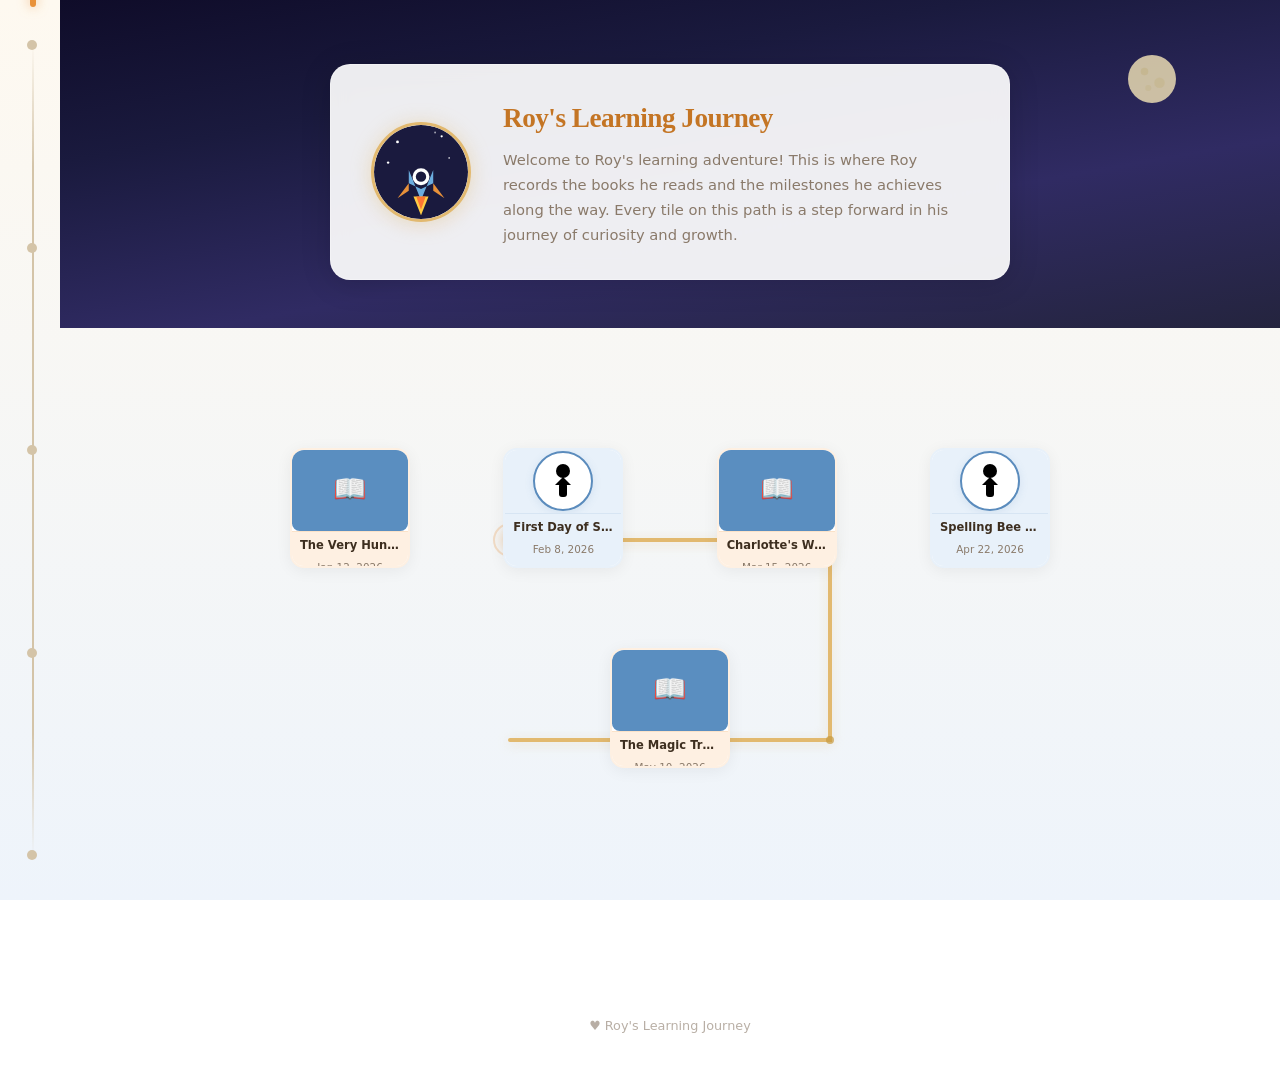
==== index.html @ fae1f42e "feat: Initial Roy's Learning Journey site - Space-themed hero banner with animated stars, rocket, an" ====
<!DOCTYPE html>
<html lang="en">
<head>
  <meta charset="UTF-8">
  <meta name="viewport" content="width=device-width, initial-scale=1.0">
  <title>Roy's Learning Journey</title>
  <link rel="stylesheet" href="css/style.css">
</head>
<body>
  <div class="side-timeline" id="side-timeline">
    <div class="side-line"></div>
    <div class="side-dots" id="side-dots"></div>
    <div class="side-highlight" id="side-highlight"></div>
  </div>

  <div class="main-content">
    <section class="hero">
      <div class="hero-stars">
        <span class="star star-s" style="top:8%;left:6%;animation-delay:0s"></span>
        <span class="star star-m" style="top:18%;left:14%;animation-delay:0.4s"></span>
        <span class="star star-s" style="top:12%;left:28%;animation-delay:1.1s"></span>
        <span class="star star-lg" style="top:30%;left:7%;animation-delay:0.7s"></span>
        <span class="star star-m" style="top:22%;left:44%;animation-delay:0.2s"></span>
        <span class="star star-s" style="top:8%;left:58%;animation-delay:1.5s"></span>
        <span class="star star-lg" style="top:25%;left:72%;animation-delay:0.9s"></span>
        <span class="star star-m" style="top:10%;left:84%;animation-delay:0.3s"></span>
        <span class="star star-s" style="top:35%;left:90%;animation-delay:1.3s"></span>
        <span class="star star-s" style="top:15%;left:38%;animation-delay:1.8s"></span>
      </div>

      <svg class="hero-rocket" viewBox="0 0 80 130" xmlns="http://www.w3.org/2000/svg">
        <path d="M40 0 C40 15 52 40 55 52 L55 88 L40 95 L25 88 L25 52 C28 40 40 15 40 0Z" fill="#6baddf"/>
        <path d="M40 0 C40 15 28 40 25 52 L25 88 L40 95 L55 88 L55 52 C52 40 40 15 40 0Z" fill="#8ec8f2"/>
        <path d="M34 52 L34 88 L40 95 L46 88 L46 52" fill="#4a90c4" opacity="0.4"/>
        <circle cx="40" cy="58" r="9" fill="white" stroke="#4a90c4" stroke-width="1.5"/>
        <circle cx="40" cy="58" r="5" fill="#2c3e50"/>
        <circle cx="42" cy="55" r="2" fill="white" opacity="0.7"/>
        <path d="M25 72 L9 96 L25 84 Z" fill="#e8913a"/>
        <path d="M55 72 L71 96 L55 84 Z" fill="#e8913a"/>
        <path d="M28 90 Q40 135 40 135 Q40 135 52 90" fill="#ffcc44" opacity="0.9"/>
        <path d="M33 90 Q40 122 40 122 Q40 122 47 90" fill="#ff7733" opacity="0.85"/>
      </svg>

      <svg class="hero-moon" viewBox="0 0 80 80" xmlns="http://www.w3.org/2000/svg">
        <circle cx="40" cy="40" r="32" fill="#f5e6b8"/>
        <circle cx="30" cy="30" r="5" fill="#e8d48b" opacity="0.5"/>
        <circle cx="50" cy="45" r="7" fill="#e8d48b" opacity="0.4"/>
        <circle cx="35" cy="52" r="4" fill="#e8d48b" opacity="0.35"/>
      </svg>

      <header class="profile">
        <div class="profile-card">
          <div class="profile-avatar">
            <img src="images/profile.jpg" alt="Roy" onerror="this.style.display='none';this.nextElementSibling.style.display='flex';">
            <div class="avatar-fallback" style="display:none;">
              <svg viewBox="0 0 100 100" xmlns="http://www.w3.org/2000/svg">
                <circle cx="50" cy="50" r="50" fill="#1a1a3e"/>
                <circle cx="25" cy="18" r="1.5" fill="white"/>
                <circle cx="72" cy="12" r="1.2" fill="white"/>
                <circle cx="80" cy="35" r="1" fill="white" opacity="0.7"/>
                <circle cx="15" cy="40" r="1.3" fill="white"/>
                <circle cx="65" cy="8" r="1" fill="white" opacity="0.6"/>
                <path d="M50 80 L37 48 L37 62 L50 68 L63 62 L63 48Z" fill="#6baddf"/>
                <circle cx="50" cy="55" r="9" fill="white"/>
                <circle cx="50" cy="55" r="5.5" fill="#1a1a3e"/>
                <path d="M37 62 L25 78 L37 70Z" fill="#e8913a"/>
                <path d="M63 62 L75 78 L63 70Z" fill="#e8913a"/>
                <path d="M42 76 Q50 96 50 96 Q50 96 58 76" fill="#ffcc44"/>
                <path d="M45 76 Q50 90 50 90 Q50 90 55 76" fill="#ff7733"/>
              </svg>
            </div>
          </div>
          <div class="profile-info">
            <h1>Roy's Learning Journey</h1>
            <p class="profile-bio">
              Welcome to Roy's learning adventure! This is where Roy records the books he reads
              and the milestones he achieves along the way. Every tile on this path is a step
              forward in his journey of curiosity and growth.
            </p>
          </div>
        </div>
      </header>
    </section>

    <main class="timeline-wrapper" id="timeline-wrapper">
      <svg id="timeline-svg" xmlns="http://www.w3.org/2000/svg"></svg>
      <div id="tiles-layer" class="tiles-layer"></div>
    </main>

    <footer class="site-footer">
      <p>&#9829; Roy's Learning Journey</p>
    </footer>
  </div>

  <div class="scroll-hint" id="scroll-hint">
    <span>keep scrolling</span>
    <div class="scroll-arrow"></div>
  </div>

  <div class="modal-overlay" id="modal-overlay">
    <div class="modal-content">
      <button class="modal-close" id="modal-close">&times;</button>
      <div class="modal-body" id="modal-body"></div>
    </div>
  </div>

  <script src="js/modal.js"></script>
  <script src="js/timeline.js"></script>
</body>
</html>
---- css/style.css ----
:root {
  --color-bg-start: #fef9f0;
  --color-bg-end: #eef4fb;
  --color-card: #ffffff;
  --color-text: #3d2e1f;
  --color-text-light: #8a7a6a;
  --color-book: #e8913a;
  --color-book-light: #fef0e2;
  --color-book-dark: #c47524;
  --color-event: #5b8cbd;
  --color-event-light: #e8f1fa;
  --color-event-dark: #3d6a9e;
  --color-accent: #e2b96f;
  --color-accent-dark: #c79a3e;
  --color-side: #d4c4a8;
  --color-side-active: #e8913a;
  --color-shadow: rgba(0, 0, 0, 0.06);
  --color-shadow-strong: rgba(0, 0, 0, 0.12);
  --font-display: 'Georgia', 'Times New Roman', serif;
  --font-body: system-ui, -apple-system, 'Segoe UI', sans-serif;
  --sidebar-width: 60px;
  --tile-size: 120px;
}

* { margin: 0; padding: 0; box-sizing: border-box; }

body {
  font-family: var(--font-body);
  background: linear-gradient(180deg, var(--color-bg-start) 0%, var(--color-bg-end) 100%);
  background-attachment: fixed;
  color: var(--color-text);
  min-height: 100vh;
  line-height: 1.6;
  overflow-x: hidden;
}

/* ── Side Timeline ────────────────────── */

.side-timeline {
  position: fixed;
  top: 0;
  left: 0;
  width: var(--sidebar-width);
  height: 100vh;
  z-index: 100;
  pointer-events: none;
}

.side-line {
  position: absolute;
  left: 32px;
  top: 5%;
  bottom: 5%;
  width: 2px;
  background: linear-gradient(180deg, transparent 0%, var(--color-side) 15%, var(--color-side) 85%, transparent 100%);
  border-radius: 1px;
}

.side-dots {
  position: absolute;
  left: 32px;
  top: 5%;
  bottom: 5%;
  width: 10px;
}

.side-dot {
  position: absolute;
  left: -5px;
  width: 10px;
  height: 10px;
  border-radius: 50%;
  background: var(--color-side);
  transform: translateY(-50%);
  transition: all 0.3s ease;
  cursor: pointer;
  pointer-events: auto;
}

.side-dot::after {
  content: attr(data-label);
  position: absolute;
  left: 18px;
  top: 50%;
  transform: translateY(-50%);
  white-space: nowrap;
  font-size: 0.7rem;
  color: var(--color-text-light);
  opacity: 0;
  transition: opacity 0.3s ease;
  pointer-events: none;
}

.side-dot:hover::after {
  opacity: 1;
}

.side-dot.active {
  background: var(--color-side-active);
  box-shadow: 0 0 8px rgba(232, 145, 58, 0.5);
  width: 14px;
  height: 14px;
  left: -7px;
}

.side-highlight {
  position: absolute;
  left: 30px;
  top: 5%;
  width: 6px;
  height: 14px;
  border-radius: 3px;
  background: var(--color-side-active);
  box-shadow: 0 0 12px rgba(232, 145, 58, 0.6);
  transform: translateY(-50%);
  transition: top 0.15s ease-out;
  z-index: 2;
}

/* ── Main Layout ──────────────────────── */

.main-content {
  margin-left: var(--sidebar-width);
  min-height: 100vh;
}

/* ── Hero ─────────────────────────────── */

.hero {
  position: relative;
  overflow: hidden;
  background: linear-gradient(170deg, #0f0c29 0%, #1a1a3e 30%, #302b63 65%, #24243e 100%);
  padding: 4rem 2rem 3rem;
  display: flex;
  justify-content: center;
}

.hero-stars {
  position: absolute;
  inset: 0;
  pointer-events: none;
}

.star {
  position: absolute;
  border-radius: 50%;
  background: white;
  opacity: 0;
}

.star-s {
  width: 2px;
  height: 2px;
  animation: twinkle 2.5s ease-in-out infinite;
}

.star-m {
  width: 3px;
  height: 3px;
  animation: twinkle 3s ease-in-out infinite;
}

.star-lg {
  width: 4px;
  height: 4px;
  animation: twinkle 3.5s ease-in-out infinite;
  box-shadow: 0 0 6px 2px rgba(255, 255, 255, 0.3);
}

@keyframes twinkle {
  0%, 100% { opacity: 0.15; transform: scale(1); }
  50% { opacity: 1; transform: scale(1.8); }
}

.hero-rocket {
  position: absolute;
  width: 55px;
  height: 55px;
  opacity: 0;
  pointer-events: none;
  animation: flyRocket 9s ease-in-out infinite;
}

@keyframes flyRocket {
  0%   { left: -10%; top: 40%; opacity: 0; transform: rotate(-20deg); }
  8%   { opacity: 0.9; }
  35%  { left: 35%; top: 15%; transform: rotate(-8deg); }
  60%  { left: 65%; top: 28%; transform: rotate(-3deg); }
  85%  { opacity: 0.9; left: 110%; top: 5%; transform: rotate(5deg); }
  86%  { opacity: 0; }
  100% { left: 110%; top: 5%; opacity: 0; transform: rotate(5deg); }
}

.hero-moon {
  position: absolute;
  top: 15%;
  right: 8%;
  width: 60px;
  height: 60px;
  opacity: 0.8;
  pointer-events: none;
  animation: floatMoon 6s ease-in-out infinite;
}

@keyframes floatMoon {
  0%, 100% { transform: translateY(0); }
  50% { transform: translateY(-10px); }
}

/* ── Profile ──────────────────────────── */

.profile {
  position: relative;
  z-index: 1;
  display: flex;
  justify-content: center;
  align-items: center;
  width: 100%;
  max-width: 680px;
}

.profile-card {
  display: flex;
  align-items: center;
  gap: 2rem;
  width: 100%;
  background: rgba(255, 255, 255, 0.92);
  backdrop-filter: blur(10px);
  -webkit-backdrop-filter: blur(10px);
  border-radius: 20px;
  padding: 2rem 2.5rem;
  box-shadow: 0 4px 30px rgba(0, 0, 0, 0.15);
  border: 1px solid rgba(255, 255, 255, 0.3);
}

.profile-avatar { flex-shrink: 0; position: relative; }

.profile-avatar img {
  width: 100px;
  height: 100px;
  border-radius: 50%;
  object-fit: cover;
  border: 3px solid var(--color-accent);
  box-shadow: 0 2px 20px rgba(226, 185, 111, 0.4);
}

.avatar-fallback {
  width: 100px;
  height: 100px;
  border-radius: 50%;
  overflow: hidden;
  border: 3px solid var(--color-accent);
  box-shadow: 0 2px 20px rgba(226, 185, 111, 0.4);
}

.avatar-fallback svg {
  width: 100%;
  height: 100%;
}

.profile-info h1 {
  font-family: var(--font-display);
  font-size: 1.7rem;
  font-weight: 700;
  color: var(--color-book-dark);
  margin-bottom: 0.4rem;
  letter-spacing: -0.5px;
}

.profile-bio {
  font-size: 0.92rem;
  color: var(--color-text-light);
  line-height: 1.7;
}

/* ── Timeline Wrapper ─────────────────── */

.timeline-wrapper {
  position: relative;
  max-width: 800px;
  margin: 0 auto;
  padding: 2rem 1.5rem 4rem;
}

#timeline-svg {
  display: block;
  width: 100%;
  overflow: visible;
  position: relative;
  z-index: 0;
}

.tiles-layer {
  position: absolute;
  top: 0;
  left: 0;
  width: 100%;
  pointer-events: none;
  z-index: 1;
}

/* ── SVG Path ─────────────────────────── */

.timeline-path {
  fill: none;
  stroke: var(--color-accent);
  stroke-width: 4;
  stroke-linecap: round;
  stroke-linejoin: miter;
  filter: drop-shadow(0 2px 6px rgba(226, 185, 111, 0.35));
}

.timeline-corner-dot {
  fill: var(--color-accent-dark);
  opacity: 0.7;
}

.timeline-start-dot {
  fill: var(--color-book);
  filter: drop-shadow(0 0 6px rgba(232, 145, 58, 0.5));
}

.timeline-start-ring {
  fill: none;
  stroke: var(--color-book);
  stroke-width: 2;
  opacity: 0.25;
}

@keyframes pulse-ring {
  0% { r: 14; opacity: 0.4; }
  50% { r: 22; opacity: 0.1; }
  100% { r: 14; opacity: 0.4; }
}

.timeline-start-ring {
  animation: pulse-ring 2.5s ease-in-out infinite;
}

/* ── Tiles ────────────────────────────── */

.timeline-tile {
  position: absolute;
  width: var(--tile-size);
  height: var(--tile-size);
  transform: translate(-50%, -50%);
  cursor: pointer;
  pointer-events: auto;
  transition: transform 0.3s cubic-bezier(0.34, 1.56, 0.64, 1),
              filter 0.3s ease;
  z-index: 2;
}

.timeline-tile:hover {
  transform: translate(-50%, -50%) scale(1.12);
  filter: drop-shadow(0 6px 20px var(--color-shadow-strong));
  z-index: 10;
}

.tile-content {
  background: var(--color-card);
  border-radius: 14px;
  box-shadow: 0 3px 16px var(--color-shadow);
  overflow: hidden;
  height: 100%;
  display: flex;
  flex-direction: column;
  transition: box-shadow 0.3s ease;
}

/* ── Book Tile ─────────────────────────── */

.tile-book .tile-cover {
  width: 100%;
  height: 84px;
  object-fit: cover;
  display: block;
}

.tile-book .tile-content {
  border: 2px solid var(--color-book-light);
}

.tile-book:hover .tile-content {
  border-color: var(--color-book);
  box-shadow: 0 4px 20px rgba(232, 145, 58, 0.2);
}

.tile-book .tile-label {
  background: var(--color-book-light);
  border-top: 1px solid rgba(232, 145, 58, 0.15);
}

/* ── Event Tile ────────────────────────── */

.tile-event .event-icon-wrap {
  height: 84px;
  display: flex;
  align-items: center;
  justify-content: center;
  background: var(--color-event-light);
}

.tile-event .event-icon-circle {
  width: 60px;
  height: 60px;
  border-radius: 50%;
  background: white;
  display: flex;
  align-items: center;
  justify-content: center;
  border: 2px solid var(--color-event);
  box-shadow: 0 2px 8px rgba(91, 140, 189, 0.15);
}

.tile-event .event-icon-circle img {
  width: 36px;
  height: 36px;
  object-fit: contain;
}

.tile-event .tile-content {
  border: 2px solid var(--color-event-light);
}

.tile-event:hover .tile-content {
  border-color: var(--color-event);
  box-shadow: 0 4px 20px rgba(91, 140, 189, 0.2);
}

.tile-event .tile-label {
  background: var(--color-event-light);
  border-top: 1px solid rgba(91, 140, 189, 0.12);
}

/* ── Tile Label ───────────────────────── */

.tile-label {
  flex-shrink: 0;
  padding: 0.45rem 0.5rem 0.35rem;
  text-align: center;
}

.tile-title {
  font-size: 0.72rem;
  font-weight: 600;
  color: var(--color-text);
  white-space: nowrap;
  overflow: hidden;
  text-overflow: ellipsis;
  line-height: 1.2;
  font-family: var(--font-body);
}

.tile-date {
  font-size: 0.65rem;
  color: var(--color-text-light);
  margin-top: 1px;
  font-family: var(--font-body);
}

/* ── Empty State ───────────────────────── */

.empty-state {
  text-align: center;
  padding: 5rem 2rem;
  color: var(--color-text-light);
}

.empty-state .empty-icon {
  font-size: 3rem;
  margin-bottom: 1rem;
  opacity: 0.4;
}

.empty-state p {
  font-size: 1.1rem;
  margin-bottom: 0.5rem;
}

/* ── Modal ─────────────────────────────── */

.modal-overlay {
  display: none;
  position: fixed;
  inset: 0;
  background: rgba(30, 20, 10, 0.55);
  backdrop-filter: blur(4px);
  -webkit-backdrop-filter: blur(4px);
  z-index: 1000;
  justify-content: center;
  align-items: center;
  padding: 1.5rem;
}

.modal-overlay.active {
  display: flex;
}

.modal-content {
  background: var(--color-card);
  border-radius: 20px;
  padding: 2rem;
  max-width: 500px;
  width: 100%;
  max-height: 85vh;
  overflow-y: auto;
  position: relative;
  box-shadow: 0 12px 50px rgba(0, 0, 0, 0.2);
  animation: modalIn 0.3s cubic-bezier(0.34, 1.56, 0.64, 1);
}

@keyframes modalIn {
  from {
    opacity: 0;
    transform: translateY(24px) scale(0.94);
  }
  to {
    opacity: 1;
    transform: translateY(0) scale(1);
  }
}

.modal-close {
  position: absolute;
  top: 0.75rem;
  right: 0.75rem;
  background: none;
  border: none;
  font-size: 1.5rem;
  cursor: pointer;
  color: var(--color-text-light);
  line-height: 1;
  padding: 0.25rem 0.5rem;
  border-radius: 8px;
  transition: all 0.15s;
}

.modal-close:hover {
  background: #f5f0eb;
  color: var(--color-text);
}

.modal-body { text-align: left; }

.modal-body .modal-type-badge {
  display: inline-block;
  padding: 0.25rem 0.7rem;
  border-radius: 20px;
  font-size: 0.7rem;
  font-weight: 600;
  text-transform: uppercase;
  letter-spacing: 0.5px;
  margin-bottom: 0.75rem;
}

.modal-body .badge-book {
  background: var(--color-book-light);
  color: var(--color-book-dark);
}

.modal-body .badge-event {
  background: var(--color-event-light);
  color: var(--color-event-dark);
}

.modal-body .modal-image {
  width: 100%;
  max-height: 260px;
  object-fit: cover;
  border-radius: 12px;
  margin-bottom: 1.25rem;
}

.modal-body .modal-icon {
  display: block;
  width: 70px;
  height: 70px;
  margin: 0.5rem auto 1.25rem;
  object-fit: contain;
}

.modal-body .modal-date {
  display: block;
  font-size: 0.82rem;
  color: var(--color-text-light);
  margin-bottom: 0.2rem;
}

.modal-body .modal-title {
  font-family: var(--font-display);
  font-size: 1.35rem;
  font-weight: 700;
  color: var(--color-text);
  margin-bottom: 1rem;
  line-height: 1.3;
}

.modal-body .modal-details {
  font-size: 0.92rem;
  line-height: 1.8;
  color: var(--color-text);
  white-space: pre-wrap;
}

/* ── Scroll Hint ───────────────────────── */

.scroll-hint {
  position: fixed;
  bottom: 2rem;
  left: 50%;
  transform: translateX(-50%);
  display: flex;
  flex-direction: column;
  align-items: center;
  gap: 0.4rem;
  color: var(--color-text-light);
  font-size: 0.75rem;
  font-weight: 500;
  letter-spacing: 1px;
  text-transform: uppercase;
  opacity: 0;
  transition: opacity 0.5s ease;
  z-index: 50;
  pointer-events: none;
}

.scroll-hint.visible {
  opacity: 0.7;
}

.scroll-arrow {
  width: 24px;
  height: 24px;
  border-right: 2px solid var(--color-text-light);
  border-bottom: 2px solid var(--color-text-light);
  transform: rotate(45deg);
}

@keyframes bounce-down {
  0%, 100% { transform: rotate(45deg) translateY(0); }
  50% { transform: rotate(45deg) translateY(8px); }
}

.scroll-hint.visible .scroll-arrow {
  animation: bounce-down 1.6s ease-in-out infinite;
}

/* ── Footer ────────────────────────────── */

.site-footer {
  text-align: center;
  padding: 2rem 1rem 3rem;
  font-size: 0.8rem;
  color: var(--color-text-light);
  opacity: 0.6;
}

/* ── Responsive ────────────────────────── */

@media (max-width: 700px) {
  :root {
    --sidebar-width: 44px;
    --tile-size: 100px;
  }

  .hero {
    padding: 3rem 1rem 2rem;
  }

  .hero-rocket {
    width: 36px;
    height: 36px;
  }

  .hero-moon {
    width: 40px;
    height: 40px;
  }

  .profile-card {
    flex-direction: column;
    text-align: center;
    padding: 1.5rem;
    gap: 1rem;
  }

  .profile-avatar img,
  .avatar-fallback {
    width: 80px;
    height: 80px;
  }

  .profile-info h1 {
    font-size: 1.35rem;
  }

  .profile-bio { font-size: 0.85rem; }

  .timeline-wrapper {
    padding: 1rem 1rem 3rem;
  }

  .modal-content {
    padding: 1.5rem;
    border-radius: 16px;
  }
}

@media (max-width: 480px) {
  :root {
    --sidebar-width: 36px;
    --tile-size: 88px;
  }

  .side-line { left: 22px; }
  .side-dots { left: 22px; }
  .side-highlight { left: 20px; }

  .tile-title { font-size: 0.65rem; }
  .tile-date { font-size: 0.6rem; }
}
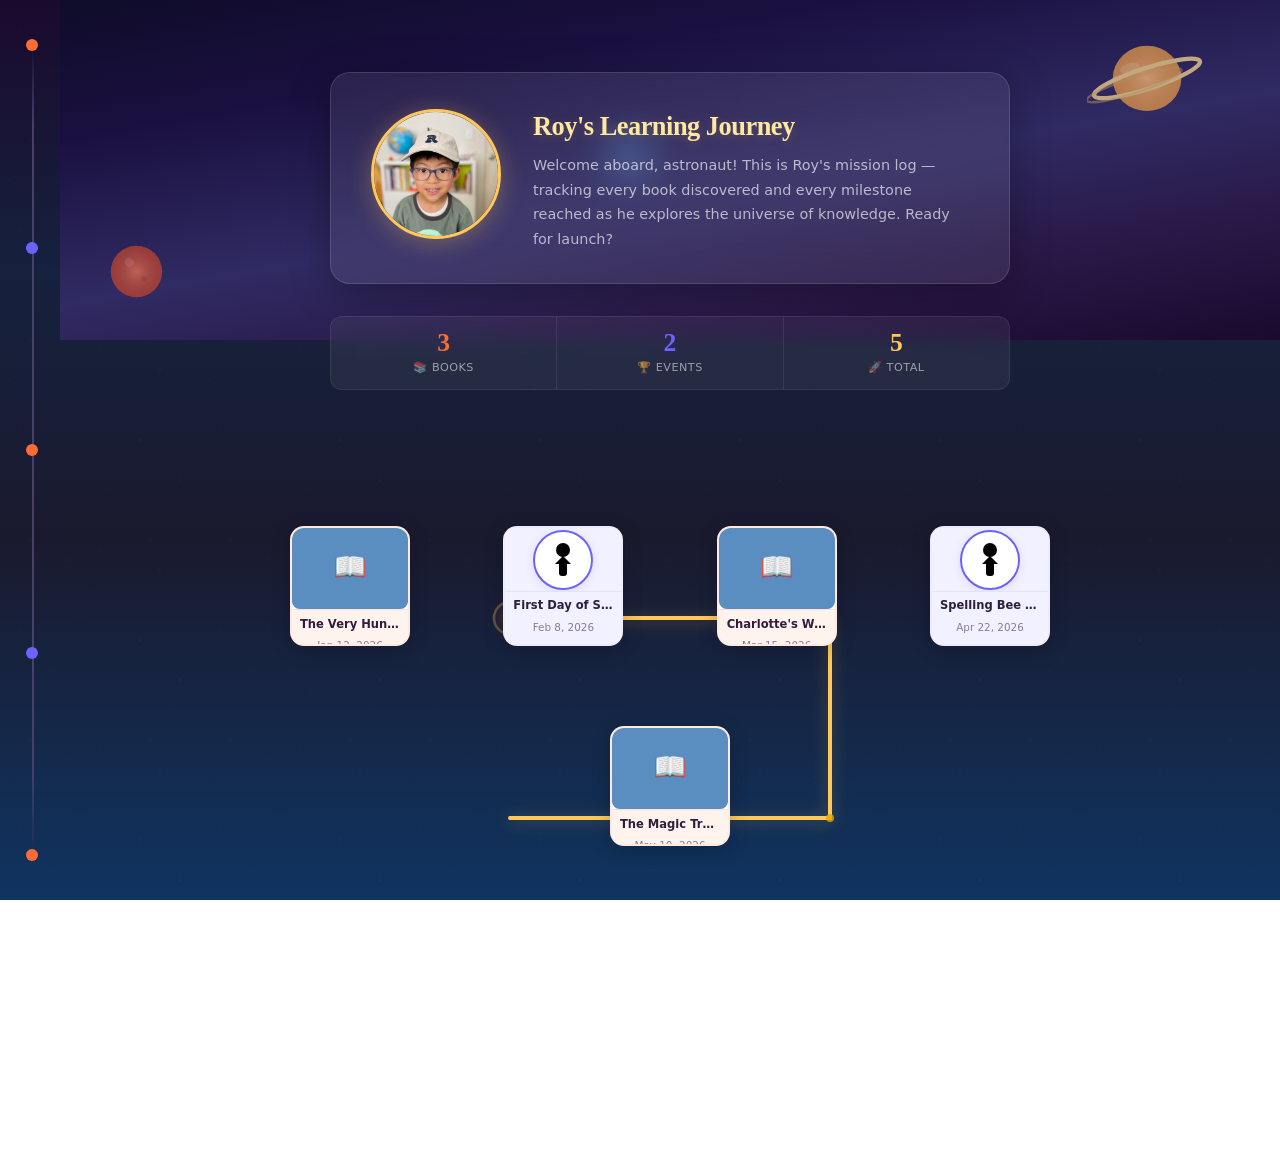
==== commit 1789c4a1: "feat: Complete visual overhaul — exciting space theme for an 8-year-old Hero: 3 animated planets (Sa" ====
--- a/index.html
+++ b/index.html
@@ -11,41 +11,94 @@
     <div class="side-line"></div>
     <div class="side-dots" id="side-dots"></div>
     <div class="side-highlight" id="side-highlight"></div>
+    <div class="side-tooltip" id="side-tooltip"></div>
   </div>
+
+  <div class="bg-stars" id="bg-stars"></div>
 
   <div class="main-content">
     <section class="hero">
       <div class="hero-stars">
-        <span class="star star-s" style="top:8%;left:6%;animation-delay:0s"></span>
-        <span class="star star-m" style="top:18%;left:14%;animation-delay:0.4s"></span>
-        <span class="star star-s" style="top:12%;left:28%;animation-delay:1.1s"></span>
-        <span class="star star-lg" style="top:30%;left:7%;animation-delay:0.7s"></span>
-        <span class="star star-m" style="top:22%;left:44%;animation-delay:0.2s"></span>
-        <span class="star star-s" style="top:8%;left:58%;animation-delay:1.5s"></span>
-        <span class="star star-lg" style="top:25%;left:72%;animation-delay:0.9s"></span>
-        <span class="star star-m" style="top:10%;left:84%;animation-delay:0.3s"></span>
-        <span class="star star-s" style="top:35%;left:90%;animation-delay:1.3s"></span>
-        <span class="star star-s" style="top:15%;left:38%;animation-delay:1.8s"></span>
+        <span class="star star-s star-yellow" style="top:6%;left:3%;animation-delay:0s"></span>
+        <span class="star star-m star-white" style="top:14%;left:10%;animation-delay:0.3s"></span>
+        <span class="star star-s star-blue" style="top:8%;left:22%;animation-delay:0.8s"></span>
+        <span class="star star-lg star-gold" style="top:25%;left:5%;animation-delay:0.5s"></span>
+        <span class="star star-m star-white" style="top:18%;left:35%;animation-delay:0.2s"></span>
+        <span class="star star-s star-yellow" style="top:5%;left:50%;animation-delay:1.1s"></span>
+        <span class="star star-lg star-blue" style="top:22%;left:65%;animation-delay:0.7s"></span>
+        <span class="star star-m star-gold" style="top:10%;left:78%;animation-delay:0.4s"></span>
+        <span class="star star-s star-white" style="top:30%;left:85%;animation-delay:1.4s"></span>
+        <span class="star star-s star-yellow" style="top:12%;left:40%;animation-delay:1.6s"></span>
+        <span class="star star-m star-blue" style="top:5%;left:92%;animation-delay:0.9s"></span>
       </div>
 
-      <svg class="hero-rocket" viewBox="0 0 80 130" xmlns="http://www.w3.org/2000/svg">
-        <path d="M40 0 C40 15 52 40 55 52 L55 88 L40 95 L25 88 L25 52 C28 40 40 15 40 0Z" fill="#6baddf"/>
-        <path d="M40 0 C40 15 28 40 25 52 L25 88 L40 95 L55 88 L55 52 C52 40 40 15 40 0Z" fill="#8ec8f2"/>
-        <path d="M34 52 L34 88 L40 95 L46 88 L46 52" fill="#4a90c4" opacity="0.4"/>
-        <circle cx="40" cy="58" r="9" fill="white" stroke="#4a90c4" stroke-width="1.5"/>
+      <svg class="hero-planet hero-saturn" viewBox="0 0 140 100" xmlns="http://www.w3.org/2000/svg">
+        <ellipse cx="70" cy="40" rx="40" ry="38" fill="#f0a050"/>
+        <ellipse cx="70" cy="40" rx="40" ry="38" fill="url(#saturnGrad1)"/>
+        <ellipse cx="50" cy="28" rx="12" ry="6" fill="rgba(255,255,255,0.15)" transform="rotate(-15,50,28)"/>
+        <ellipse cx="80" cy="50" rx="8" ry="4" fill="rgba(255,255,255,0.1)" transform="rotate(-15,80,50)"/>
+        <ellipse cx="70" cy="40" rx="65" ry="12" fill="none" stroke="#e8c88a" stroke-width="5" transform="rotate(-18,70,40)"/>
+        <ellipse cx="55" cy="48" rx="58" ry="9" fill="none" stroke="#d4a864" stroke-width="3" transform="rotate(-18,55,48)" opacity="0.5"/>
+        <defs>
+          <radialGradient id="saturnGrad1">
+            <stop offset="0%" stop-color="rgba(255,255,255,0.2)"/>
+            <stop offset="100%" stop-color="rgba(0,0,0,0.1)"/>
+          </radialGradient>
+        </defs>
+      </svg>
+
+      <svg class="hero-planet hero-mars" viewBox="0 0 60 60" xmlns="http://www.w3.org/2000/svg">
+        <circle cx="30" cy="30" r="28" fill="#d44c3a"/>
+        <circle cx="30" cy="30" r="28" fill="url(#marsGrad)"/>
+        <circle cx="22" cy="20" r="5" fill="rgba(255,255,255,0.12)"/>
+        <circle cx="38" cy="38" r="3" fill="rgba(0,0,0,0.1)"/>
+        <defs>
+          <radialGradient id="marsGrad">
+            <stop offset="0%" stop-color="rgba(255,200,150,0.3)"/>
+            <stop offset="100%" stop-color="rgba(0,0,0,0.15)"/>
+          </radialGradient>
+        </defs>
+      </svg>
+
+      <svg class="hero-planet hero-neptune" viewBox="0 0 50 50" xmlns="http://www.w3.org/2000/svg">
+        <circle cx="25" cy="25" r="24" fill="#4a90d9"/>
+        <circle cx="25" cy="25" r="24" fill="url(#nepGrad)"/>
+        <circle cx="18" cy="18" r="4" fill="rgba(255,255,255,0.15)"/>
+        <defs>
+          <radialGradient id="nepGrad">
+            <stop offset="0%" stop-color="rgba(180,220,255,0.4)"/>
+            <stop offset="100%" stop-color="rgba(0,0,50,0.2)"/>
+          </radialGradient>
+        </defs>
+      </svg>
+
+      <div class="shooting-stars">
+        <span class="shooting-star" style="top:10%;left:20%;animation-delay:0s"></span>
+        <span class="shooting-star" style="top:25%;left:50%;animation-delay:4s"></span>
+        <span class="shooting-star" style="top:5%;left:70%;animation-delay:8s"></span>
+      </div>
+
+      <svg class="hero-rocket hero-rocket-1" viewBox="0 0 80 130" xmlns="http://www.w3.org/2000/svg">
+        <path d="M40 0 C40 15 52 40 55 52 L55 88 L40 95 L25 88 L25 52 C28 40 40 15 40 0Z" fill="#ff6b6b"/>
+        <path d="M40 0 C40 15 28 40 25 52 L25 88 L40 95 L55 88 L55 52 C52 40 40 15 40 0Z" fill="#ff8e8e"/>
+        <circle cx="40" cy="58" r="9" fill="white" stroke="#ff6b6b" stroke-width="1.5"/>
         <circle cx="40" cy="58" r="5" fill="#2c3e50"/>
         <circle cx="42" cy="55" r="2" fill="white" opacity="0.7"/>
-        <path d="M25 72 L9 96 L25 84 Z" fill="#e8913a"/>
-        <path d="M55 72 L71 96 L55 84 Z" fill="#e8913a"/>
-        <path d="M28 90 Q40 135 40 135 Q40 135 52 90" fill="#ffcc44" opacity="0.9"/>
-        <path d="M33 90 Q40 122 40 122 Q40 122 47 90" fill="#ff7733" opacity="0.85"/>
+        <path d="M25 72 L9 96 L25 84 Z" fill="#ff6b6b"/>
+        <path d="M55 72 L71 96 L55 84 Z" fill="#ff6b6b"/>
+        <path d="M28 90 Q40 140 40 140 Q40 140 52 90" fill="#ffcc44" opacity="0.9"/>
+        <path d="M33 90 Q40 125 40 125 Q40 125 47 90" fill="#ff7733" opacity="0.85"/>
       </svg>
 
-      <svg class="hero-moon" viewBox="0 0 80 80" xmlns="http://www.w3.org/2000/svg">
-        <circle cx="40" cy="40" r="32" fill="#f5e6b8"/>
-        <circle cx="30" cy="30" r="5" fill="#e8d48b" opacity="0.5"/>
-        <circle cx="50" cy="45" r="7" fill="#e8d48b" opacity="0.4"/>
-        <circle cx="35" cy="52" r="4" fill="#e8d48b" opacity="0.35"/>
+      <svg class="hero-rocket hero-rocket-2" viewBox="0 0 60 100" xmlns="http://www.w3.org/2000/svg">
+        <path d="M30 0 C30 12 40 35 42 45 L42 72 L30 78 L18 72 L18 45 C20 35 30 12 30 0Z" fill="#5b8cbd"/>
+        <path d="M30 0 C30 12 20 35 18 45 L18 72 L30 78 L42 72 L42 45 C40 35 30 12 30 0Z" fill="#7db8e8"/>
+        <circle cx="30" cy="48" r="7" fill="white" stroke="#5b8cbd" stroke-width="1.5"/>
+        <circle cx="30" cy="48" r="4" fill="#2c3e50"/>
+        <path d="M18 60 L5 78 L18 70 Z" fill="#e8913a"/>
+        <path d="M42 60 L55 78 L42 70 Z" fill="#e8913a"/>
+        <path d="M22 72 Q30 100 30 100 Q30 100 38 72" fill="#ffcc44" opacity="0.85"/>
+        <path d="M26 72 Q30 92 30 92 Q30 92 34 72" fill="#ff7733" opacity="0.8"/>
       </svg>
 
       <header class="profile">
@@ -58,13 +111,9 @@
                 <circle cx="25" cy="18" r="1.5" fill="white"/>
                 <circle cx="72" cy="12" r="1.2" fill="white"/>
                 <circle cx="80" cy="35" r="1" fill="white" opacity="0.7"/>
-                <circle cx="15" cy="40" r="1.3" fill="white"/>
-                <circle cx="65" cy="8" r="1" fill="white" opacity="0.6"/>
-                <path d="M50 80 L37 48 L37 62 L50 68 L63 62 L63 48Z" fill="#6baddf"/>
+                <path d="M50 80 L37 48 L37 62 L50 68 L63 62 L63 48Z" fill="#ff8e8e"/>
                 <circle cx="50" cy="55" r="9" fill="white"/>
                 <circle cx="50" cy="55" r="5.5" fill="#1a1a3e"/>
-                <path d="M37 62 L25 78 L37 70Z" fill="#e8913a"/>
-                <path d="M63 62 L75 78 L63 70Z" fill="#e8913a"/>
                 <path d="M42 76 Q50 96 50 96 Q50 96 58 76" fill="#ffcc44"/>
                 <path d="M45 76 Q50 90 50 90 Q50 90 55 76" fill="#ff7733"/>
               </svg>
@@ -73,14 +122,29 @@
           <div class="profile-info">
             <h1>Roy's Learning Journey</h1>
             <p class="profile-bio">
-              Welcome to Roy's learning adventure! This is where Roy records the books he reads
-              and the milestones he achieves along the way. Every tile on this path is a step
-              forward in his journey of curiosity and growth.
+              Welcome aboard, astronaut! This is Roy's mission log — tracking every
+              book discovered and every milestone reached as he explores the universe
+              of knowledge. Ready for launch?
             </p>
           </div>
         </div>
       </header>
     </section>
+
+    <div class="stats-bar" id="stats-bar">
+      <div class="stat stat-books">
+        <span class="stat-num" id="stat-books">0</span>
+        <span class="stat-label">📚 Books</span>
+      </div>
+      <div class="stat stat-events">
+        <span class="stat-num" id="stat-events">0</span>
+        <span class="stat-label">🏆 Events</span>
+      </div>
+      <div class="stat stat-total">
+        <span class="stat-num" id="stat-total">0</span>
+        <span class="stat-label">🚀 Total</span>
+      </div>
+    </div>
 
     <main class="timeline-wrapper" id="timeline-wrapper">
       <svg id="timeline-svg" xmlns="http://www.w3.org/2000/svg"></svg>
@@ -88,12 +152,12 @@
     </main>
 
     <footer class="site-footer">
-      <p>&#9829; Roy's Learning Journey</p>
+      <p>Made with &#9829; for Roy</p>
     </footer>
   </div>
 
   <div class="scroll-hint" id="scroll-hint">
-    <span>keep scrolling</span>
+    <span>keep exploring</span>
     <div class="scroll-arrow"></div>
   </div>
 
--- a/css/style.css
+++ b/css/style.css
@@ -1,21 +1,22 @@
 :root {
-  --color-bg-start: #fef9f0;
-  --color-bg-end: #eef4fb;
+  --color-bg-start: #1a0a2e;
+  --color-bg-mid: #16213e;
+  --color-bg-end: #0f3460;
   --color-card: #ffffff;
-  --color-text: #3d2e1f;
-  --color-text-light: #8a7a6a;
-  --color-book: #e8913a;
-  --color-book-light: #fef0e2;
-  --color-book-dark: #c47524;
-  --color-event: #5b8cbd;
-  --color-event-light: #e8f1fa;
-  --color-event-dark: #3d6a9e;
-  --color-accent: #e2b96f;
-  --color-accent-dark: #c79a3e;
-  --color-side: #d4c4a8;
-  --color-side-active: #e8913a;
-  --color-shadow: rgba(0, 0, 0, 0.06);
-  --color-shadow-strong: rgba(0, 0, 0, 0.12);
+  --color-text: #2d1f3d;
+  --color-text-light: #8a7a9a;
+  --color-book: #ff6b35;
+  --color-book-light: #fff3ee;
+  --color-book-dark: #d44c1a;
+  --color-event: #6c63ff;
+  --color-event-light: #f2f1ff;
+  --color-event-dark: #4a42d4;
+  --color-accent: #ffc857;
+  --color-accent-dark: #e6a800;
+  --color-side: #4a3f6b;
+  --color-side-active: #ff6b35;
+  --color-shadow: rgba(0, 0, 0, 0.08);
+  --color-shadow-strong: rgba(0, 0, 0, 0.18);
   --font-display: 'Georgia', 'Times New Roman', serif;
   --font-body: system-ui, -apple-system, 'Segoe UI', sans-serif;
   --sidebar-width: 60px;
@@ -26,12 +27,47 @@
 
 body {
   font-family: var(--font-body);
-  background: linear-gradient(180deg, var(--color-bg-start) 0%, var(--color-bg-end) 100%);
+  background: linear-gradient(180deg, #1a0a2e 0%, #16213e 30%, #1a1a2e 60%, #0f3460 100%);
   background-attachment: fixed;
   color: var(--color-text);
   min-height: 100vh;
   line-height: 1.6;
   overflow-x: hidden;
+  position: relative;
+}
+
+/* ── Background Stars ────────────────── */
+
+.bg-stars {
+  position: fixed;
+  inset: 0;
+  pointer-events: none;
+  z-index: 0;
+  opacity: 0.05;
+  background-image:
+    radial-gradient(1px 1px at 10% 15%, white, transparent),
+    radial-gradient(1px 1px at 25% 35%, white, transparent),
+    radial-gradient(1.5px 1.5px at 40% 8%, white, transparent),
+    radial-gradient(1px 1px at 55% 45%, white, transparent),
+    radial-gradient(1.5px 1.5px at 70% 20%, white, transparent),
+    radial-gradient(1px 1px at 85% 55%, white, transparent),
+    radial-gradient(1.5px 1.5px at 15% 70%, white, transparent),
+    radial-gradient(1px 1px at 35% 80%, white, transparent),
+    radial-gradient(1px 1px at 60% 65%, white, transparent),
+    radial-gradient(1.5px 1.5px at 80% 85%, white, transparent),
+    radial-gradient(1px 1px at 5% 90%, white, transparent),
+    radial-gradient(1px 1px at 50% 75%, white, transparent),
+    radial-gradient(1.5px 1.5px at 90% 40%, white, transparent),
+    radial-gradient(1px 1px at 20% 55%, white, transparent),
+    radial-gradient(1px 1px at 45% 95%, white, transparent),
+    radial-gradient(1.5px 1.5px at 75% 70%, white, transparent);
+  background-size: 200px 200px;
+  animation: bgStarsDrift 60s linear infinite;
+}
+
+@keyframes bgStarsDrift {
+  0% { background-position: 0 0; }
+  100% { background-position: 200px 200px; }
 }
 
 /* ── Side Timeline ────────────────────── */
@@ -52,69 +88,109 @@
   top: 5%;
   bottom: 5%;
   width: 2px;
-  background: linear-gradient(180deg, transparent 0%, var(--color-side) 15%, var(--color-side) 85%, transparent 100%);
+  background: linear-gradient(180deg, transparent 0%, var(--color-side) 10%, var(--color-side) 90%, transparent 100%);
   border-radius: 1px;
 }
 
 .side-dots {
   position: absolute;
-  left: 32px;
+  left: 26px;
   top: 5%;
   bottom: 5%;
-  width: 10px;
+  width: 14px;
 }
 
 .side-dot {
   position: absolute;
-  left: -5px;
-  width: 10px;
-  height: 10px;
+  left: 0;
+  width: 12px;
+  height: 12px;
   border-radius: 50%;
-  background: var(--color-side);
   transform: translateY(-50%);
   transition: all 0.3s ease;
   cursor: pointer;
   pointer-events: auto;
-}
-
-.side-dot::after {
-  content: attr(data-label);
-  position: absolute;
-  left: 18px;
-  top: 50%;
-  transform: translateY(-50%);
+  display: flex;
+  align-items: center;
+}
+
+.side-dot::before {
+  content: '';
+  display: block;
+  width: 12px;
+  height: 12px;
+  border-radius: 50%;
+  background: var(--color-side);
+  flex-shrink: 0;
+}
+
+.side-dot.type-book::before { background: var(--color-book); }
+.side-dot.type-event::before { background: var(--color-event); }
+
+.side-dot .side-dot-date {
+  position: absolute;
+  left: 20px;
   white-space: nowrap;
-  font-size: 0.7rem;
-  color: var(--color-text-light);
+  font-size: 0.6rem;
+  color: rgba(255,255,255,0.5);
   opacity: 0;
   transition: opacity 0.3s ease;
   pointer-events: none;
-}
-
-.side-dot:hover::after {
+  font-weight: 500;
+}
+
+.side-dot.active .side-dot-date,
+.side-dot:hover .side-dot-date {
   opacity: 1;
 }
 
-.side-dot.active {
-  background: var(--color-side-active);
-  box-shadow: 0 0 8px rgba(232, 145, 58, 0.5);
-  width: 14px;
-  height: 14px;
-  left: -7px;
-}
+.side-dot.active::before {
+  box-shadow: 0 0 10px currentColor;
+  transform: scale(1.6);
+}
+
+.side-dot.type-book.active::before { background: var(--color-book); box-shadow: 0 0 14px var(--color-book); }
+.side-dot.type-event.active::before { background: var(--color-event); box-shadow: 0 0 14px var(--color-event); }
 
 .side-highlight {
   position: absolute;
-  left: 30px;
+  left: 24px;
   top: 5%;
-  width: 6px;
-  height: 14px;
-  border-radius: 3px;
-  background: var(--color-side-active);
-  box-shadow: 0 0 12px rgba(232, 145, 58, 0.6);
+  width: 18px;
+  height: 18px;
+  border-radius: 50%;
+  border: 2px solid var(--color-accent);
+  background: transparent;
+  transform: translate(-50%, -50%);
+  transition: top 0.3s cubic-bezier(0.34, 1.56, 0.64, 1);
+  z-index: 2;
+  opacity: 0;
+  pointer-events: none;
+}
+
+.side-highlight.visible {
+  opacity: 1;
+}
+
+.side-tooltip {
+  position: absolute;
+  left: 50px;
+  top: 0;
+  background: rgba(20,10,40,0.9);
+  color: white;
+  font-size: 0.68rem;
+  padding: 0.3rem 0.6rem;
+  border-radius: 6px;
+  white-space: nowrap;
+  opacity: 0;
   transform: translateY(-50%);
-  transition: top 0.15s ease-out;
-  z-index: 2;
+  transition: all 0.3s ease;
+  pointer-events: none;
+  z-index: 3;
+}
+
+.side-tooltip.visible {
+  opacity: 1;
 }
 
 /* ── Main Layout ──────────────────────── */
@@ -122,6 +198,8 @@
 .main-content {
   margin-left: var(--sidebar-width);
   min-height: 100vh;
+  position: relative;
+  z-index: 1;
 }
 
 /* ── Hero ─────────────────────────────── */
@@ -129,10 +207,11 @@
 .hero {
   position: relative;
   overflow: hidden;
-  background: linear-gradient(170deg, #0f0c29 0%, #1a1a3e 30%, #302b63 65%, #24243e 100%);
+  background: linear-gradient(170deg, #0f0c29 0%, #1a1040 25%, #302b63 55%, #2a1a4a 75%, #1a0a2e 100%);
   padding: 4rem 2rem 3rem;
   display: flex;
   justify-content: center;
+  min-height: 340px;
 }
 
 .hero-stars {
@@ -144,67 +223,145 @@
 .star {
   position: absolute;
   border-radius: 50%;
-  background: white;
-  opacity: 0;
-}
-
-.star-s {
-  width: 2px;
-  height: 2px;
-  animation: twinkle 2.5s ease-in-out infinite;
-}
-
-.star-m {
-  width: 3px;
-  height: 3px;
-  animation: twinkle 3s ease-in-out infinite;
-}
-
-.star-lg {
-  width: 4px;
-  height: 4px;
-  animation: twinkle 3.5s ease-in-out infinite;
-  box-shadow: 0 0 6px 2px rgba(255, 255, 255, 0.3);
-}
-
-@keyframes twinkle {
+}
+
+.star-white { background: #ffffff; }
+.star-yellow { background: #ffe9a0; }
+.star-blue { background: #a0d2ff; }
+.star-gold { background: #ffd700; }
+
+.star-s { width: 2px; height: 2px; opacity: 0; animation: twinkleSm 3s ease-in-out infinite; }
+.star-m { width: 3px; height: 3px; opacity: 0; animation: twinkleMd 3.5s ease-in-out infinite; }
+.star-lg { width: 5px; height: 5px; opacity: 0; animation: twinkleLg 4s ease-in-out infinite; box-shadow: 0 0 8px 2px currentColor; }
+
+@keyframes twinkleSm {
+  0%, 100% { opacity: 0.1; transform: scale(1); }
+  50% { opacity: 0.9; transform: scale(2); }
+}
+@keyframes twinkleMd {
   0%, 100% { opacity: 0.15; transform: scale(1); }
+  50% { opacity: 1; transform: scale(2.2); }
+}
+@keyframes twinkleLg {
+  0%, 100% { opacity: 0.2; transform: scale(1); }
   50% { opacity: 1; transform: scale(1.8); }
 }
 
-.hero-rocket {
-  position: absolute;
+/* ── Planets ──────────────────────────── */
+
+.hero-planet {
+  position: absolute;
+  pointer-events: none;
+  opacity: 0.8;
+}
+
+.hero-saturn {
+  top: 8%;
+  right: 6%;
+  width: 120px;
+  height: 120px;
+  animation: floatPlanet 7s ease-in-out infinite;
+}
+
+.hero-mars {
+  bottom: 12%;
+  left: 4%;
   width: 55px;
   height: 55px;
+  animation: floatPlanet 5s ease-in-out 1s infinite;
+}
+
+.hero-neptune {
+  top: 40%;
+  left: 45%;
+  width: 40px;
+  height: 40px;
+  animation: floatPlanet 6s ease-in-out 2s infinite;
+}
+
+@keyframes floatPlanet {
+  0%, 100% { transform: translateY(0) rotate(0deg); }
+  50% { transform: translateY(-14px) rotate(3deg); }
+}
+
+/* ── Shooting Stars ───────────────────── */
+
+.shooting-stars {
+  position: absolute;
+  inset: 0;
+  pointer-events: none;
+  overflow: hidden;
+}
+
+.shooting-star {
+  position: absolute;
+  width: 60px;
+  height: 2px;
+  background: linear-gradient(90deg, rgba(255,255,255,0) 0%, rgba(255,255,255,0.9) 60%, #ffd700 100%);
+  border-radius: 1px;
   opacity: 0;
-  pointer-events: none;
-  animation: flyRocket 9s ease-in-out infinite;
-}
-
-@keyframes flyRocket {
-  0%   { left: -10%; top: 40%; opacity: 0; transform: rotate(-20deg); }
-  8%   { opacity: 0.9; }
-  35%  { left: 35%; top: 15%; transform: rotate(-8deg); }
-  60%  { left: 65%; top: 28%; transform: rotate(-3deg); }
-  85%  { opacity: 0.9; left: 110%; top: 5%; transform: rotate(5deg); }
-  86%  { opacity: 0; }
-  100% { left: 110%; top: 5%; opacity: 0; transform: rotate(5deg); }
-}
-
-.hero-moon {
-  position: absolute;
-  top: 15%;
-  right: 8%;
-  width: 60px;
-  height: 60px;
-  opacity: 0.8;
-  pointer-events: none;
-  animation: floatMoon 6s ease-in-out infinite;
-}
-
-@keyframes floatMoon {
-  0%, 100% { transform: translateY(0); }
-  50% { transform: translateY(-10px); }
+  transform: rotate(-35deg);
+  animation: shootStar 6s ease-in infinite;
+}
+
+.shooting-star::after {
+  content: '';
+  position: absolute;
+  right: -4px;
+  top: -2px;
+  width: 6px;
+  height: 6px;
+  background: #ffd700;
+  border-radius: 50%;
+  box-shadow: 0 0 6px 3px rgba(255,215,0,0.5);
+}
+
+@keyframes shootStar {
+  0%   { transform: rotate(-35deg) translateX(0); opacity: 0; }
+  2%   { opacity: 1; }
+  8%   { transform: rotate(-35deg) translateX(500px); opacity: 1; }
+  10%  { opacity: 0; transform: rotate(-35deg) translateX(600px); }
+  100% { opacity: 0; transform: rotate(-35deg) translateX(600px); }
+}
+
+/* ── Rockets ──────────────────────────── */
+
+.hero-rocket {
+  position: absolute;
+  pointer-events: none;
+  opacity: 0;
+}
+
+.hero-rocket-1 {
+  width: 50px;
+  height: 50px;
+  animation: flyRocket1 10s ease-in-out infinite;
+}
+
+@keyframes flyRocket1 {
+  0%   { left: -10%; top: 35%; opacity: 0; transform: rotate(-22deg); }
+  6%   { opacity: 0.85; }
+  30%  { left: 30%; top: 18%; transform: rotate(-12deg); }
+  55%  { left: 60%; top: 25%; transform: rotate(-5deg); }
+  82%  { left: 100%; top: 10%; opacity: 0.85; transform: rotate(3deg); }
+  84%  { opacity: 0; }
+  100% { left: 110%; top: 10%; opacity: 0; }
+}
+
+.hero-rocket-2 {
+  width: 38px;
+  height: 38px;
+  animation: flyRocket2 12s ease-in-out 5s infinite;
+}
+
+@keyframes flyRocket2 {
+  0%   { right: -10%; top: 55%; opacity: 0; transform: rotate(160deg) scaleX(-1); }
+  6%   { opacity: 0.8; }
+  30%  { right: 35%; top: 30%; transform: rotate(165deg) scaleX(-1); }
+  55%  { right: 60%; top: 45%; transform: rotate(170deg) scaleX(-1); }
+  82%  { right: 100%; top: 20%; opacity: 0.8; transform: rotate(175deg) scaleX(-1); }
+  84%  { opacity: 0; }
+  100% { right: 110%; top: 20%; opacity: 0; }
 }
 
 /* ── Profile ──────────────────────────── */
@@ -224,33 +381,47 @@
   align-items: center;
   gap: 2rem;
   width: 100%;
-  background: rgba(255, 255, 255, 0.92);
-  backdrop-filter: blur(10px);
-  -webkit-backdrop-filter: blur(10px);
+  background: rgba(255, 255, 255, 0.08);
+  backdrop-filter: blur(20px);
+  -webkit-backdrop-filter: blur(20px);
   border-radius: 20px;
   padding: 2rem 2.5rem;
-  box-shadow: 0 4px 30px rgba(0, 0, 0, 0.15);
-  border: 1px solid rgba(255, 255, 255, 0.3);
-}
-
-.profile-avatar { flex-shrink: 0; position: relative; }
+  box-shadow: 0 8px 40px rgba(0, 0, 0, 0.3);
+  border: 1px solid rgba(255, 255, 255, 0.12);
+}
+
+.profile-avatar {
+  flex-shrink: 0;
+  position: relative;
+  cursor: pointer;
+}
 
 .profile-avatar img {
-  width: 100px;
-  height: 100px;
+  width: 130px;
+  height: 130px;
   border-radius: 50%;
   object-fit: cover;
   border: 3px solid var(--color-accent);
-  box-shadow: 0 2px 20px rgba(226, 185, 111, 0.4);
+  box-shadow: 0 4px 24px rgba(255, 200, 87, 0.3);
+  transition: transform 0.35s cubic-bezier(0.34, 1.56, 0.64, 1);
+}
+
+.profile-avatar:hover img {
+  transform: scale(1.18);
 }
 
 .avatar-fallback {
-  width: 100px;
-  height: 100px;
+  width: 130px;
+  height: 130px;
   border-radius: 50%;
   overflow: hidden;
   border: 3px solid var(--color-accent);
-  box-shadow: 0 2px 20px rgba(226, 185, 111, 0.4);
+  box-shadow: 0 4px 24px rgba(255, 200, 87, 0.3);
+  transition: transform 0.35s cubic-bezier(0.34, 1.56, 0.64, 1);
+}
+
+.profile-avatar:hover .avatar-fallback {
+  transform: scale(1.18);
 }
 
 .avatar-fallback svg {
@@ -260,17 +431,66 @@
 
 .profile-info h1 {
   font-family: var(--font-display);
-  font-size: 1.7rem;
+  font-size: 1.65rem;
   font-weight: 700;
-  color: var(--color-book-dark);
+  color: #ffe9a0;
   margin-bottom: 0.4rem;
   letter-spacing: -0.5px;
+  text-shadow: 0 2px 12px rgba(255, 200, 87, 0.2);
 }
 
 .profile-bio {
-  font-size: 0.92rem;
-  color: var(--color-text-light);
+  font-size: 0.9rem;
+  color: rgba(255, 255, 255, 0.65);
   line-height: 1.7;
+}
+
+/* ── Stats Bar ────────────────────────── */
+
+.stats-bar {
+  display: flex;
+  justify-content: center;
+  gap: 0;
+  max-width: 680px;
+  margin: -1.5rem auto 1rem;
+  position: relative;
+  z-index: 2;
+}
+
+.stat {
+  flex: 1;
+  text-align: center;
+  background: rgba(255, 255, 255, 0.06);
+  backdrop-filter: blur(12px);
+  -webkit-backdrop-filter: blur(12px);
+  padding: 0.8rem 1rem;
+  border: 1px solid rgba(255, 255, 255, 0.08);
+}
+
+.stat:first-child { border-radius: 12px 0 0 12px; }
+.stat:last-child { border-radius: 0 12px 12px 0; }
+
+.stat + .stat { border-left: none; }
+
+.stat-num {
+  display: block;
+  font-size: 1.6rem;
+  font-weight: 800;
+  font-family: var(--font-display);
+  line-height: 1;
+}
+
+.stat-books .stat-num { color: var(--color-book); }
+.stat-events .stat-num { color: var(--color-event); }
+.stat-total .stat-num { color: var(--color-accent); }
+
+.stat-label {
+  font-size: 0.7rem;
+  color: rgba(255, 255, 255, 0.55);
+  margin-top: 0.2rem;
+  display: block;
+  letter-spacing: 0.5px;
+  text-transform: uppercase;
 }
 
 /* ── Timeline Wrapper ─────────────────── */
@@ -307,34 +527,34 @@
   stroke-width: 4;
   stroke-linecap: round;
   stroke-linejoin: miter;
-  filter: drop-shadow(0 2px 6px rgba(226, 185, 111, 0.35));
+  filter: drop-shadow(0 2px 8px rgba(255, 200, 87, 0.35));
 }
 
 .timeline-corner-dot {
   fill: var(--color-accent-dark);
-  opacity: 0.7;
+  opacity: 0.8;
 }
 
 .timeline-start-dot {
   fill: var(--color-book);
-  filter: drop-shadow(0 0 6px rgba(232, 145, 58, 0.5));
+  filter: drop-shadow(0 0 8px rgba(255, 107, 53, 0.6));
 }
 
 .timeline-start-ring {
   fill: none;
-  stroke: var(--color-book);
-  stroke-width: 2;
-  opacity: 0.25;
+  stroke: var(--color-accent);
+  stroke-width: 2.5;
+  opacity: 0.3;
 }
 
 @keyframes pulse-ring {
-  0% { r: 14; opacity: 0.4; }
-  50% { r: 22; opacity: 0.1; }
-  100% { r: 14; opacity: 0.4; }
+  0% { r: 16; opacity: 0.4; }
+  50% { r: 24; opacity: 0.08; }
+  100% { r: 16; opacity: 0.4; }
 }
 
 .timeline-start-ring {
-  animation: pulse-ring 2.5s ease-in-out infinite;
+  animation: pulse-ring 3s ease-in-out infinite;
 }
 
 /* ── Tiles ────────────────────────────── */
@@ -346,21 +566,21 @@
   transform: translate(-50%, -50%);
   cursor: pointer;
   pointer-events: auto;
-  transition: transform 0.3s cubic-bezier(0.34, 1.56, 0.64, 1),
+  transition: transform 0.35s cubic-bezier(0.34, 1.56, 0.64, 1),
               filter 0.3s ease;
   z-index: 2;
 }
 
 .timeline-tile:hover {
-  transform: translate(-50%, -50%) scale(1.12);
-  filter: drop-shadow(0 6px 20px var(--color-shadow-strong));
+  transform: translate(-50%, -50%) scale(1.14);
+  filter: drop-shadow(0 8px 24px var(--color-shadow-strong));
   z-index: 10;
 }
 
 .tile-content {
   background: var(--color-card);
   border-radius: 14px;
-  box-shadow: 0 3px 16px var(--color-shadow);
+  box-shadow: 0 4px 20px rgba(0, 0, 0, 0.2);
   overflow: hidden;
   height: 100%;
   display: flex;
@@ -368,8 +588,6 @@
   transition: box-shadow 0.3s ease;
 }
 
-/* ── Book Tile ─────────────────────────── */
-
 .tile-book .tile-cover {
   width: 100%;
   height: 84px;
@@ -377,21 +595,16 @@
   display: block;
 }
 
-.tile-book .tile-content {
-  border: 2px solid var(--color-book-light);
-}
-
+.tile-book .tile-content { border: 2px solid rgba(255, 107, 53, 0.15); }
 .tile-book:hover .tile-content {
   border-color: var(--color-book);
-  box-shadow: 0 4px 20px rgba(232, 145, 58, 0.2);
+  box-shadow: 0 6px 28px rgba(255, 107, 53, 0.25);
 }
 
 .tile-book .tile-label {
   background: var(--color-book-light);
-  border-top: 1px solid rgba(232, 145, 58, 0.15);
-}
-
-/* ── Event Tile ────────────────────────── */
+  border-top: 1px solid rgba(255, 107, 53, 0.15);
+}
 
 .tile-event .event-icon-wrap {
   height: 84px;
@@ -410,7 +623,7 @@
   align-items: center;
   justify-content: center;
   border: 2px solid var(--color-event);
-  box-shadow: 0 2px 8px rgba(91, 140, 189, 0.15);
+  box-shadow: 0 2px 10px rgba(108, 99, 255, 0.15);
 }
 
 .tile-event .event-icon-circle img {
@@ -419,21 +632,16 @@
   object-fit: contain;
 }
 
-.tile-event .tile-content {
-  border: 2px solid var(--color-event-light);
-}
-
+.tile-event .tile-content { border: 2px solid rgba(108, 99, 255, 0.12); }
 .tile-event:hover .tile-content {
   border-color: var(--color-event);
-  box-shadow: 0 4px 20px rgba(91, 140, 189, 0.2);
+  box-shadow: 0 6px 28px rgba(108, 99, 255, 0.22);
 }
 
 .tile-event .tile-label {
   background: var(--color-event-light);
-  border-top: 1px solid rgba(91, 140, 189, 0.12);
-}
-
-/* ── Tile Label ───────────────────────── */
+  border-top: 1px solid rgba(108, 99, 255, 0.1);
+}
 
 .tile-label {
   flex-shrink: 0;
@@ -464,7 +672,7 @@
 .empty-state {
   text-align: center;
   padding: 5rem 2rem;
-  color: var(--color-text-light);
+  color: rgba(255, 255, 255, 0.4);
 }
 
 .empty-state .empty-icon {
@@ -484,7 +692,7 @@
   display: none;
   position: fixed;
   inset: 0;
-  background: rgba(30, 20, 10, 0.55);
+  background: rgba(10, 5, 20, 0.65);
   backdrop-filter: blur(4px);
   -webkit-backdrop-filter: blur(4px);
   z-index: 1000;
@@ -493,9 +701,7 @@
   padding: 1.5rem;
 }
 
-.modal-overlay.active {
-  display: flex;
-}
+.modal-overlay.active { display: flex; }
 
 .modal-content {
   background: var(--color-card);
@@ -506,19 +712,13 @@
   max-height: 85vh;
   overflow-y: auto;
   position: relative;
-  box-shadow: 0 12px 50px rgba(0, 0, 0, 0.2);
+  box-shadow: 0 12px 50px rgba(0, 0, 0, 0.3);
   animation: modalIn 0.3s cubic-bezier(0.34, 1.56, 0.64, 1);
 }
 
 @keyframes modalIn {
-  from {
-    opacity: 0;
-    transform: translateY(24px) scale(0.94);
-  }
-  to {
-    opacity: 1;
-    transform: translateY(0) scale(1);
-  }
+  from { opacity: 0; transform: translateY(24px) scale(0.94); }
+  to { opacity: 1; transform: translateY(0) scale(1); }
 }
 
 .modal-close {
@@ -535,11 +735,7 @@
   border-radius: 8px;
   transition: all 0.15s;
 }
-
-.modal-close:hover {
-  background: #f5f0eb;
-  color: var(--color-text);
-}
+.modal-close:hover { background: #f5f0f0; color: var(--color-text); }
 
 .modal-body { text-align: left; }
 
@@ -553,16 +749,8 @@
   letter-spacing: 0.5px;
   margin-bottom: 0.75rem;
 }
-
-.modal-body .badge-book {
-  background: var(--color-book-light);
-  color: var(--color-book-dark);
-}
-
-.modal-body .badge-event {
-  background: var(--color-event-light);
-  color: var(--color-event-dark);
-}
+.modal-body .badge-book { background: var(--color-book-light); color: var(--color-book-dark); }
+.modal-body .badge-event { background: var(--color-event-light); color: var(--color-event-dark); }
 
 .modal-body .modal-image {
   width: 100%;
@@ -614,7 +802,7 @@
   flex-direction: column;
   align-items: center;
   gap: 0.4rem;
-  color: var(--color-text-light);
+  color: rgba(255, 255, 255, 0.4);
   font-size: 0.75rem;
   font-weight: 500;
   letter-spacing: 1px;
@@ -625,15 +813,13 @@
   pointer-events: none;
 }
 
-.scroll-hint.visible {
-  opacity: 0.7;
-}
+.scroll-hint.visible { opacity: 0.7; }
 
 .scroll-arrow {
   width: 24px;
   height: 24px;
-  border-right: 2px solid var(--color-text-light);
-  border-bottom: 2px solid var(--color-text-light);
+  border-right: 2px solid rgba(255, 255, 255, 0.4);
+  border-bottom: 2px solid rgba(255, 255, 255, 0.4);
   transform: rotate(45deg);
 }
 
@@ -641,10 +827,7 @@
   0%, 100% { transform: rotate(45deg) translateY(0); }
   50% { transform: rotate(45deg) translateY(8px); }
 }
-
-.scroll-hint.visible .scroll-arrow {
-  animation: bounce-down 1.6s ease-in-out infinite;
-}
+.scroll-hint.visible .scroll-arrow { animation: bounce-down 1.6s ease-in-out infinite; }
 
 /* ── Footer ────────────────────────────── */
 
@@ -652,8 +835,7 @@
   text-align: center;
   padding: 2rem 1rem 3rem;
   font-size: 0.8rem;
-  color: var(--color-text-light);
-  opacity: 0.6;
+  color: rgba(255, 255, 255, 0.25);
 }
 
 /* ── Responsive ────────────────────────── */
@@ -665,18 +847,14 @@
   }
 
   .hero {
-    padding: 3rem 1rem 2rem;
+    padding: 2.5rem 1rem 2rem;
+    min-height: 280px;
   }
 
-  .hero-rocket {
-    width: 36px;
-    height: 36px;
-  }
-
-  .hero-moon {
-    width: 40px;
-    height: 40px;
-  }
+  .hero-planet { display: none; }
+
+  .hero-rocket-1 { width: 36px; height: 36px; }
+  .hero-rocket-2 { width: 26px; height: 26px; }
 
   .profile-card {
     flex-direction: column;
@@ -687,24 +865,19 @@
 
   .profile-avatar img,
   .avatar-fallback {
-    width: 80px;
-    height: 80px;
+    width: 100px;
+    height: 100px;
   }
 
-  .profile-info h1 {
-    font-size: 1.35rem;
-  }
-
+  .profile-info h1 { font-size: 1.35rem; }
   .profile-bio { font-size: 0.85rem; }
 
-  .timeline-wrapper {
-    padding: 1rem 1rem 3rem;
-  }
-
-  .modal-content {
-    padding: 1.5rem;
-    border-radius: 16px;
-  }
+  .stats-bar { max-width: 100%; margin: -1rem 0.5rem 1rem; }
+  .stat-num { font-size: 1.3rem; }
+  .stat-label { font-size: 0.65rem; }
+
+  .timeline-wrapper { padding: 1rem 1rem 3rem; }
+  .modal-content { padding: 1.5rem; border-radius: 16px; }
 }
 
 @media (max-width: 480px) {
@@ -714,8 +887,10 @@
   }
 
   .side-line { left: 22px; }
-  .side-dots { left: 22px; }
-  .side-highlight { left: 20px; }
+  .side-dots { left: 16px; }
+  .side-highlight { left: 14px; }
+  .side-dot { width: 10px; height: 10px; }
+  .side-dot::before { width: 10px; height: 10px; }
 
   .tile-title { font-size: 0.65rem; }
   .tile-date { font-size: 0.6rem; }
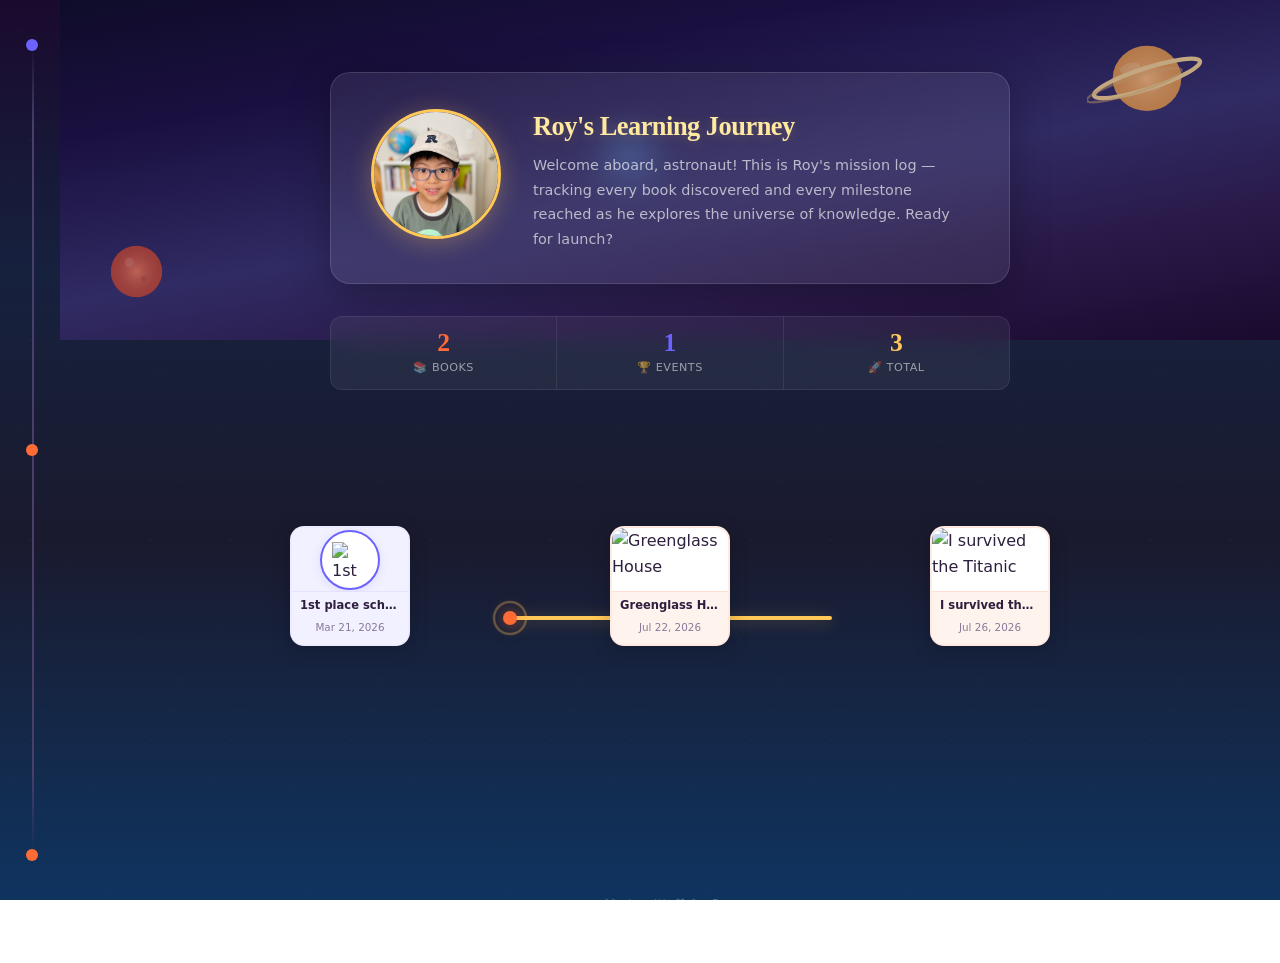
==== commit 31932df3: "fix: Add cache-busting to prevent stale JSON/CSS/JS" ====
--- a/index.html
+++ b/index.html
@@ -4,7 +4,7 @@
   <meta charset="UTF-8">
   <meta name="viewport" content="width=device-width, initial-scale=1.0">
   <title>Roy's Learning Journey</title>
-  <link rel="stylesheet" href="css/style.css">
+  <link rel="stylesheet" href="css/style.css?v=2">
 </head>
 <body>
   <div class="side-timeline" id="side-timeline">
@@ -168,7 +168,7 @@
     </div>
   </div>
 
-  <script src="js/modal.js"></script>
-  <script src="js/timeline.js"></script>
+  <script src="js/modal.js?v=2"></script>
+  <script src="js/timeline.js?v=2"></script>
 </body>
 </html>
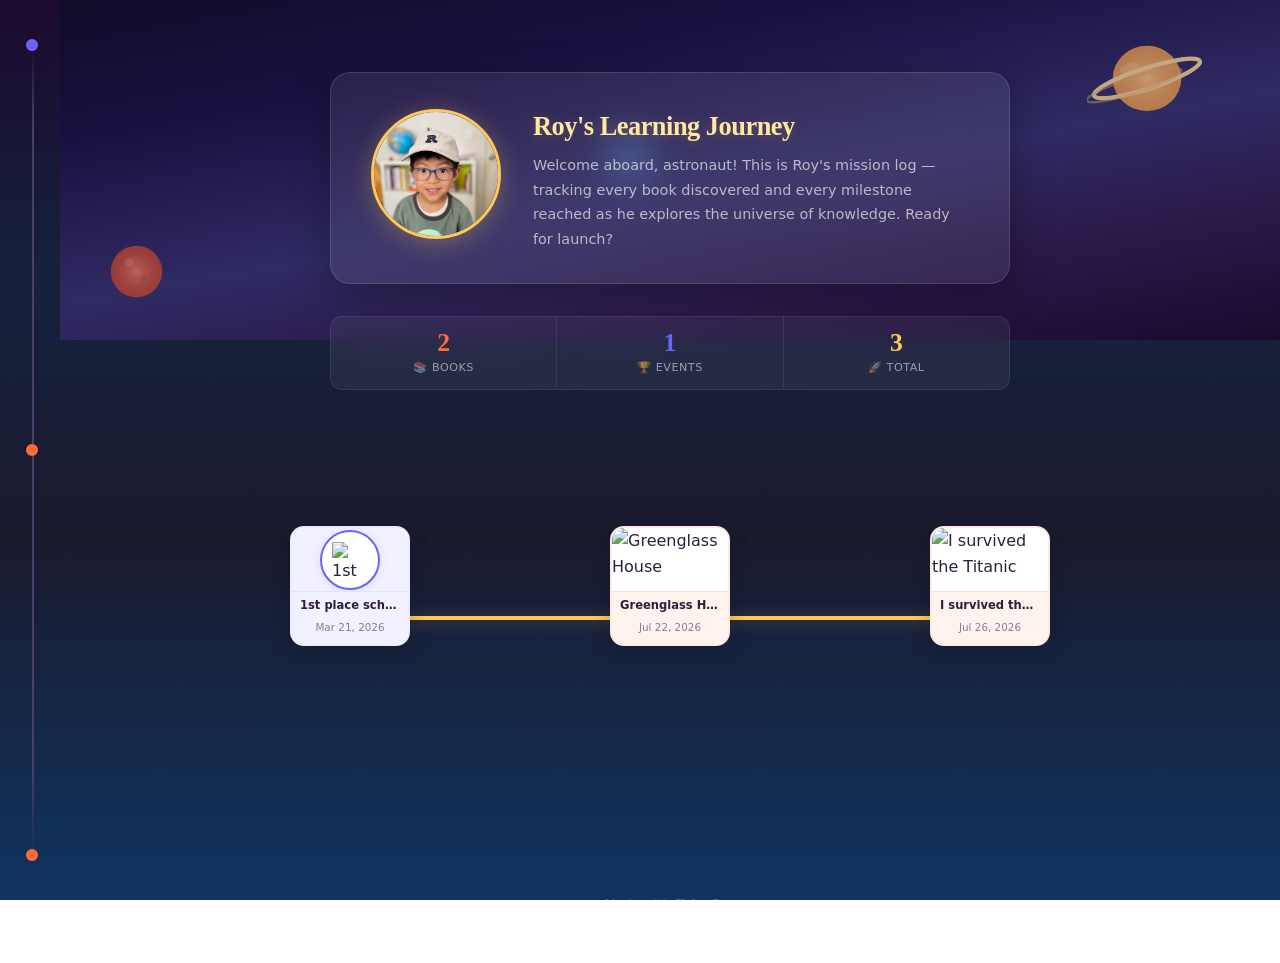
==== commit c463283b: "Trigger Pages redeploy" ====
--- a/index.html
+++ b/index.html
@@ -172,3 +172,4 @@
   <script src="js/timeline.js?v=2"></script>
 </body>
 </html>
+<!-- v3 -->
